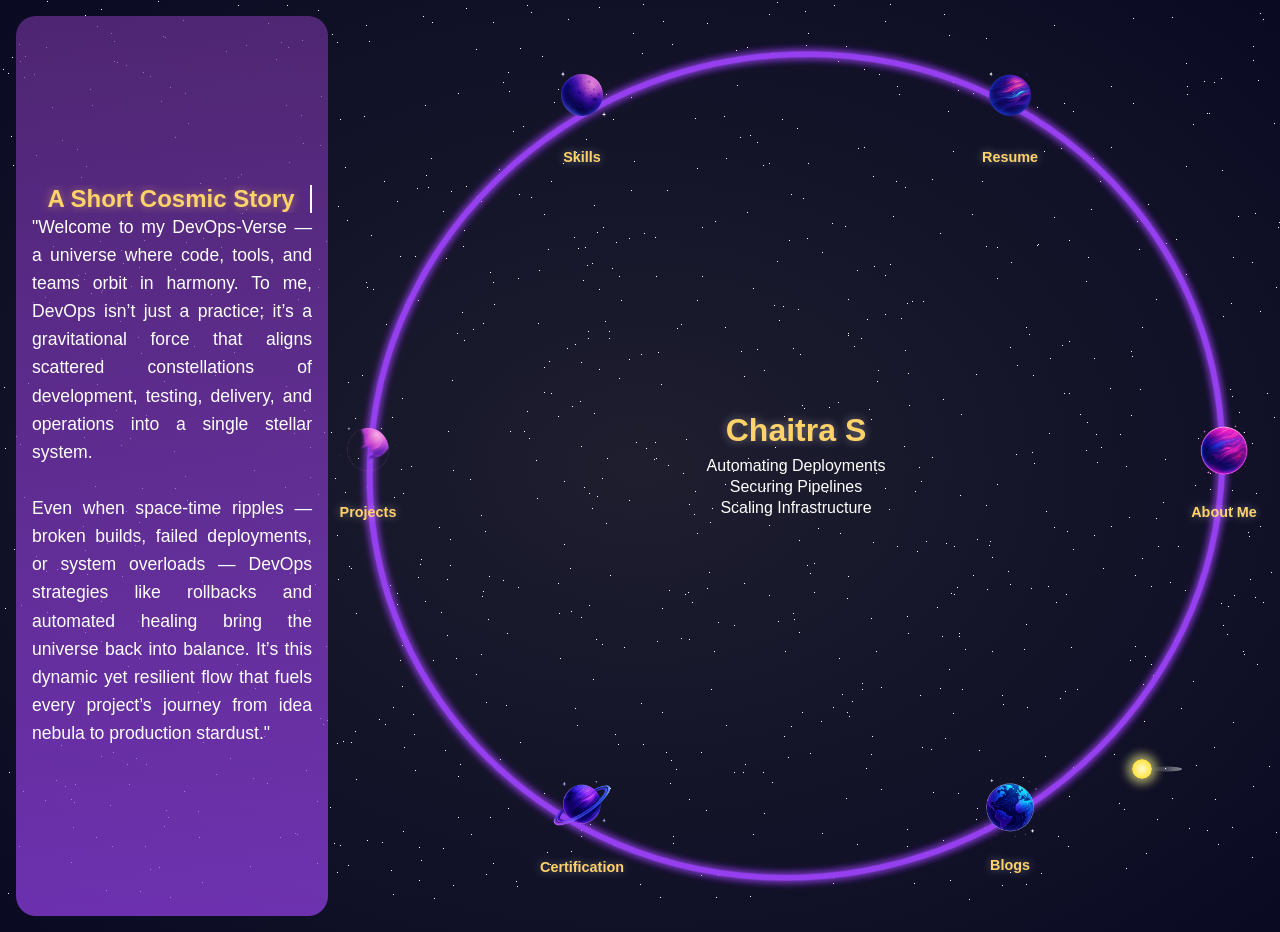
==== index.html @ 7b637f2b "SrinivasaK-DevOps-Lab" ====
<!DOCTYPE html>
<html lang="en">
<head>
  <meta charset="UTF-8">
  <meta name="viewport" content="width=device-width, initial-scale=1.0">
  <title>Chai DevOps Lab</title>
  <link rel="stylesheet" href="css/style-1.css">
</head>
<body>
  <div class="container">
    <div class="left-block">
        <!-- <svg class="stars-bg" viewBox="0 0 800 600" preserveAspectRatio="xMidYMid slice">
          <circle class="star" cx="100" cy="150" r="1.5"/>
          <circle class="star" cx="200" cy="300" r="1.2"/>
          <circle class="star" cx="400" cy="120" r="1.7"/>
          <circle class="star" cx="600" cy="400" r="1.3"/>
          <circle class="star" cx="720" cy="100" r="1.6"/>
          <circle class="star" cx="50" cy="500" r="1.4"/>
          <circle class="star" cx="320" cy="350" r="1.5"/>
          <circle class="star" cx="700" cy="250" r="1.1"/>
          <circle class="star" cx="250" cy="520" r="1.8"/>
        </svg> -->
      <div class="subtitle">A Short Cosmic Story</div>

      <p class="left-quote">
        "Welcome to my DevOps-Verse — a universe where code, tools, and teams orbit in harmony. To me, DevOps isn’t just a practice; it’s a gravitational force that aligns scattered constellations of development, testing, delivery, and operations into a single stellar system.
        <br><br>
        Even when space-time ripples — broken builds, failed deployments, or system overloads — DevOps strategies like rollbacks and automated healing bring the universe back into balance. It’s this dynamic yet resilient flow that fuels every project’s journey from idea nebula to production stardust."
      </p>
    </div>

    <div class="orbit-wrapper">
      <div class="orbit-center">
        <h1>Chaitra S</h1>
        <p>Automating Deployments</p>
        <p>Securing Pipelines</p>
        <p>Scaling Infrastructure</p>
      </div>

    <svg id="orbit" class="orbit-path" preserveAspectRatio="none">
      <defs>
    <filter id="glow">
      <feGaussianBlur stdDeviation="4" result="blur" />
      <feMerge>
        <feMergeNode in="blur" />
        <feMergeNode in="blur" />
        <feMergeNode in="SourceGraphic" />
      </feMerge>
    </filter>
  </defs>
      <g>
        <ellipse id="orbit-ellipse" cx="50%" cy="50%" rx="0" ry="0" stroke="#a044ffcc" stroke-width="6 " fill="none" filter="url(#glow)" />
      </g>
    </svg>

<script>
  function resizeEllipse() {
    const orbitSVG = document.getElementById("orbit");
    const ellipse = document.getElementById("orbit-ellipse");
    const wrapper = document.querySelector(".orbit-wrapper");

    const width = wrapper.clientWidth;
    const height = wrapper.clientHeight;

    // Set SVG canvas size
    orbitSVG.setAttribute("width", width);
    orbitSVG.setAttribute("height", height);
    orbitSVG.setAttribute("viewBox", `0 0 ${width} ${height}`);

    // Ellipse radii with padding
    const paddingX = 40;
    const paddingY = 40;
    const rx = (width / 2) - paddingX;
    const ry = (height / 2) - paddingY;

    ellipse.setAttribute("cx", width / 2);
    ellipse.setAttribute("cy", height / 2);
    ellipse.setAttribute("rx", rx);
    ellipse.setAttribute("ry", ry);

    // Rotate around center
    const centerX = width / 2;
    const centerY = height / 2;
    const group = ellipse.parentNode;
    group.setAttribute("transform", `rotate(-18 ${centerX} ${centerY})`);
  }

  window.addEventListener("load", resizeEllipse);
  window.addEventListener("resize", resizeEllipse);
</script>

      <div class="orbiting-body" id="orbiting-moon"></div>
      <div class="planet-container">
        <div class="planet-link"><a href="pages/about-me.html"><img src="assets/img/planets/mars-1.png" alt="About Me"></a><span>About Me</span></div>
        <div class="planet-link"><img src="assets/img/planets/earth-1.png" alt="Resume"><span>Blogs</span></div>
        <div class="planet-link"><a href="pages/certificates.html"><img src="assets/img/planets/saturn-1.png" alt="Skills"></a><span>Certification</span></div>
        <div class="planet-link"><a href="pages/projects.html"><img src="assets/img/planets/venus-1.png" alt="Projects"></a><span>Projects</span></div>
        <div class="planet-link"><a href="pages/skills.html"><img src="assets/img/planets/mercury-1.png" alt="Certifications"></a><span>Skills</span></div>
        <div class="planet-link"><a href="assets/resume/Chaitra-S-2025.pdf"><img src="assets/img/planets/jupiter-1.png" alt="Blogs"></a><span>Resume</span></div>
      </div>
    </div>
  </div>


  <script src="js/orbit.js"></script>
  <script src="js/moon.js"></script>
  <script src="js/stars-body.js"></script>
</body>
</html>
---- css/style-1.css ----
/* Reset and Base Styling */
* {
  box-sizing: border-box;
  margin: 0;
  padding: 0;
}
body {
  font-family: 'Segoe UI', sans-serif;
  background: radial-gradient(ellipse at center, #1e1e2f 0%, #0a0a23 100%);
  color: white;
  overflow-x: hidden;
  min-height: 100vh;
  padding: 1rem;
}

/* Flex Container */
.container {
  display: flex;
  flex-direction: row;
  width: 100%;
  height: 100vh;
}
/* =============================================================
Entire body background styling
============================================================= */
.star {
    position: absolute;
    background-color: white;
    border-radius: 50%;
    z-index: -1;
}

@keyframes orbit {
    to {
        transform: rotate(360deg);
    }
}

/*=============================================================
Left Block Styling 
=============================================================*/

.left-block {
  position: relative;
  flex: 0 0 25%;
  display: flex;
  flex-direction: column;
  justify-content: center;
  min-height: 300px;
  padding: 2rem 1rem;
  border-radius: 20px;
  /* Updated background for animation */
  background: linear-gradient(180deg, rgba(106, 48, 147, 0.7) 0%, rgba(160, 68, 255, 0.7) 50%, rgba(106, 48, 147, 0.7) 100%);
  background-size: 100% 250%; /* Make gradient taller than the block for vertical flow */
  color: white;
  overflow-y: auto;
  /* box-shadow: 0 0 20px rgba(0, 0, 0, 0.2); /* Replaced by animation */
  z-index: 1;

  /* Apply new animations */
  animation:
    flowGradient 20s ease-in-out infinite, /* Slow flowing gradient */
    pulseGlow 3.5s ease-in-out infinite;    /* Moderate pulsating glow */
}

.left-quote {
  font-size: 1.1rem;
  line-height: 1.6;
  color: #ffffff;
  text-align: justify;
  max-width: 65ch;
  margin: 0 auto;
  position: relative; /* Ensure text is above the ::before pseudo-element if needed */
  z-index: 1; /* Ensure text is above the ::before pseudo-element */
}

.left-block::before {
  content: "";
  position: absolute;
  inset: 0; /* Cover the entire block */
  border-radius: 20px; /* Match parent's border-radius */
  background: url(../assets/img/background-images/nebula.jpg) no-repeat center/cover;
  /* opacity: 0.15; /* Replaced by animation */
  pointer-events: none;
  z-index: 0; /* Behind the content like the quote */

  /* Apply new star twinkle animation */
  animation: starTwinkle 8s ease-in-out infinite;
}

/* A short cosmic story styling */
.subtitle-wrapper {
    width: 100%;
    overflow: hidden;
    text-align: center;
    margin-bottom: 0.5rem;
    position: relative; /* Ensure text is above the ::before pseudo-element if needed */
    z-index: 1; /* Ensure text is above the ::before pseudo-element */
}
.subtitle {
  font-size: 1.5rem;
  font-weight: 600;
  color: #ffd369;
  text-align: center;
  text-shadow: 0 0 10px rgba(255, 211, 105, 0.5);
  text-transform: capitalize;
  animation: typewriter 4s steps(40, end), blink 0.5s step-end infinite alternate;
  display: inline-block;
  white-space: nowrap;
  overflow: hidden;
  border-right: 2px solid white;
  max-width: 100%;
  /* position: relative; z-index: 1; Added to parent wrapper */
}

/*==========================================================
  Animation Keyframes for Effects
============================================================*/

/* For flowing gradient background on .left-block */
@keyframes flowGradient {
  0% { background-position: 50% 0%; }
  50% { background-position: 50% 100%; }
  100% { background-position: 50% 0%; }
}

/* For pulsating glow on .left-block */
@keyframes pulseGlow {
  0% {
    box-shadow: 0 0 20px rgba(0, 0, 0, 0.2), /* Base shadow */
                0 0 15px rgba(160, 68, 255, 0.3), /* Lighter purple glow */
                0 0 25px rgba(106, 48, 147, 0.2); /* Darker purple glow */
  }
  50% {
    box-shadow: 0 0 25px rgba(0, 0, 0, 0.3), /* Base shadow slightly enhanced */
                0 0 25px rgba(160, 68, 255, 0.5), /* Lighter purple glow intensified */
                0 0 35px rgba(106, 48, 147, 0.35); /* Darker purple glow intensified */
  }
  100% {
    box-shadow: 0 0 20px rgba(0, 0, 0, 0.2),
                0 0 15px rgba(160, 68, 255, 0.3),
                0 0 25px rgba(106, 48, 147, 0.2);
  }
}

/* For star twinkle on .left-block::before */
@keyframes starTwinkle {
  0% { opacity: 0.1; }
  33% { opacity: 0.25; } /* Brighter twinkle */
  66% { opacity: 0.05; } /* Dimmer twinkle */
  100% { opacity: 0.1; }
}

/* Typewriter and Blink keyframes (already existing, ensure they are present) */
@keyframes typewriter {
  from { width: 0; }
  to { width: 100%; }
}
@keyframes blink {
  from { border-right-color: transparent; }
  to { border-right-color: white; }
}

/* ==============================================================
Right Block Styling
Orbit Area Styling 
===================================================================*/
.orbit-wrapper {
  flex: 1;
  position: relative;
  height: 100vh;
  width: 100%;
  overflow: hidden;
}

.orbit-path {
  position: absolute;
  top: 0;
  left: 0;
  height: 100%;
  width: 100%;
}
/* Chaitra S and sub content styling */
.orbit-center {
  position: absolute;
  top: 50%;
  left: 50%;
  transform: translate(-50%, -50%);
  text-align: center;
  z-index: 2;
}
.orbit-center h1 {
  font-size: 2rem;
  color: #ffd369;
  text-shadow: 0 0 10px rgba(255,255,255,0.4);
  margin-bottom: 0.5rem;
}
.orbit-center p {
  font-size: 1rem;
  margin: 0.2rem 0;
}

/* orbiting-body is the animated moon ID.*/
.orbit-path {
  width: 100%;
  height: auto;
  display: block;
}

.orbiting-body {
  width: 20px;
  height: 20px;
  background: radial-gradient(circle, #fffacd, #ffd700); /* moon-like */
  border-radius: 50%;
  position: absolute;
  z-index: 10;
  box-shadow: 0 0 10px 5px rgba(255, 255, 150, 0.6);
  transform: translate(-50%, -50%);
}
.orbiting-body::after {
  content: '';
  position: absolute;
  width: 30px;
  height: 5px;
  background: linear-gradient(to left, rgba(255,255,255,0.5), transparent);
  top: 50%;
  left: 100%;
  transform: translateY(-50%);
  border-radius: 50%;
}

/*==========================================================
Planet Styling 
============================================================*/
.planet-container {
  position: absolute;
  top: 0;
  left: 0;
  width: 100%;
  height: 100%;
  pointer-events: none;
}

.planet-link {
  position: absolute;
  display: flex;
  flex-direction: column;
  align-items: center;
  text-align: center;
  pointer-events: auto;
  gap: 0.2rem;
  transition: transform 0.3s;
}

.planet-link img {
  width: clamp(10px, 6vw, 100px);
  height: clamp(10px, 6vw, 100px);
  transition: transform 0.3s ease;
}
.planet-link img:hover {
  transform: scale(1.2);
}

.planet-link span {
  font-size: 0.9rem;
  color: #ffd369;
  margin-top: 0.5rem;
  gap: 0.2rem;
  text-shadow: 0 0 10px rgba(255,255,255,0.4);
  font-weight: bold;
  
}
.planet-link:hover {
  transform: scale(1.1);
}

/*==================================================================
 Responsive Design 
 ===================================================================*/
/* Medium devices (tablets, less than 992px) */
@media (max-width: 991.98px) {
  .left-block {
    flex: 0 0 35%; /* Give left block a bit more space on tablets */
  }
}


 /* Small devices (landscape phones, tablets in portrait, 768px and down) */
@media (max-width: 768px) {
  body {
    padding: 0.5rem; /* Reduce body padding on smaller screens */
  }
  .container {
    flex-direction: column; /* Stack left and right blocks */
    /* height: auto; Allow container to grow as needed */
  }

  .left-block {
    flex: 1 1 100%; /* Make left block take full width */
    width: 100%;
    height: auto; /* Adjust height automatically */
    min-height: auto; /* Reset min-height or set a smaller one if needed */
    padding: 1.5rem 1rem;
    margin-bottom: 1rem; /* Add space between stacked blocks */
    /* overflow-y: visible; /* Or auto, depending on desired behavior */
  }

  .left-quote {
    font-size: 1rem;
    max-width: 90%; /* Allow text to use more of the width */
  }

  .subtitle {
    font-size: 1.3rem;
    /* animation: none; /* Optionally disable typewriter on mobile if it causes issues */
    /* white-space: normal; /* Allow wrapping if text is long */
    /* border-right: none; */
    /* overflow: visible; */
  }
  /* If keeping typewriter on mobile and it might overflow, consider this: */
  .subtitle-wrapper { /* You'd need to wrap .subtitle in a div with this class */
      width: 100%;
      overflow: hidden; /* This parent div would handle the overflow for the nowrap subtitle */
      text-align: center; /* Re-center if subtitle is inline-block */
  }


  .orbit-wrapper {
    flex: 1 1 100%; /* Make orbit wrapper take full width */
    width: 100%;
    height: 60vh; /* Fixed height for orbit area on mobile, adjust as needed */
    /* Or use a fixed pixel height like 500px if vh is problematic */
    /* height: 500px; */
    min-height: 350px; /* Ensure it's not too small */
  }

  .orbit-center h1 {
    font-size: 1.6rem;
  }
  .orbit-center p {
    font-size: 0.9rem;
  }

  .planet-link img {
    width: clamp(35px, 10vw, 60px); /* Adjust planet sizes for mobile */
    height: clamp(35px, 10vw, 60px);
  }
  .planet-link span {
    font-size: 0.8rem;
  }

  .orbiting-body {
    width: 15px;
    height: 15px;
  }
  .orbiting-body::after {
    width: 20px;
    height: 3px;
  }
  .home-btn {
    padding: 0.5rem 1rem;
    font-size: 0.8rem;
  }
}

/* Extra small devices (phones, 480px and down) */
@media (max-width: 480px) {
  body {
    padding: 0.5rem 0.25rem; /* Further reduce padding */
  }
  .left-block {
    padding: 1rem 0.75rem;
  }
  .left-quote {
    font-size: 0.9rem; /* Slightly smaller text for very small screens */
  }
  .subtitle {
    font-size: 1.1rem; /* Smaller subtitle */
  }

  .orbit-wrapper {
    height: 50vh; /* Can adjust height again for smallest screens */
    /* height: 400px; */
    min-height: 300px;
  }

  .orbit-center h1 {
    font-size: 1.4rem;
  }
  .orbit-center p {
    font-size: 0.8rem;
  }

  .planet-link img {
    width: clamp(50px, 12vw, 50px); /* Further adjust planet sizes */
    height: clamp(50px, 12vw, 50px);
  }
  .planet-link span {
    font-size: 0.75rem;
  }

  .orbiting-body {
    width: 12px;
    height: 12px;
    box-shadow: 0 0 6px 3px rgba(255, 255, 150, 0.6);
  }
  .orbiting-body::after { /* Smaller tail for smaller moon */
    width: 15px;
    height: 2px;
  }
}

/* Very small devices, optional adjustments */
@media (max-width: 360px) {
    .left-quote {
        font-size: 0.85rem;
    }
    .subtitle {
        font-size: 1rem;
    }
    .orbit-center h1 {
        font-size: 1.3rem;
    }
    .orbit-center p {
        font-size: 0.75rem;
    }
    .planet-link span {
      font-size: 0.7rem;
    }
}
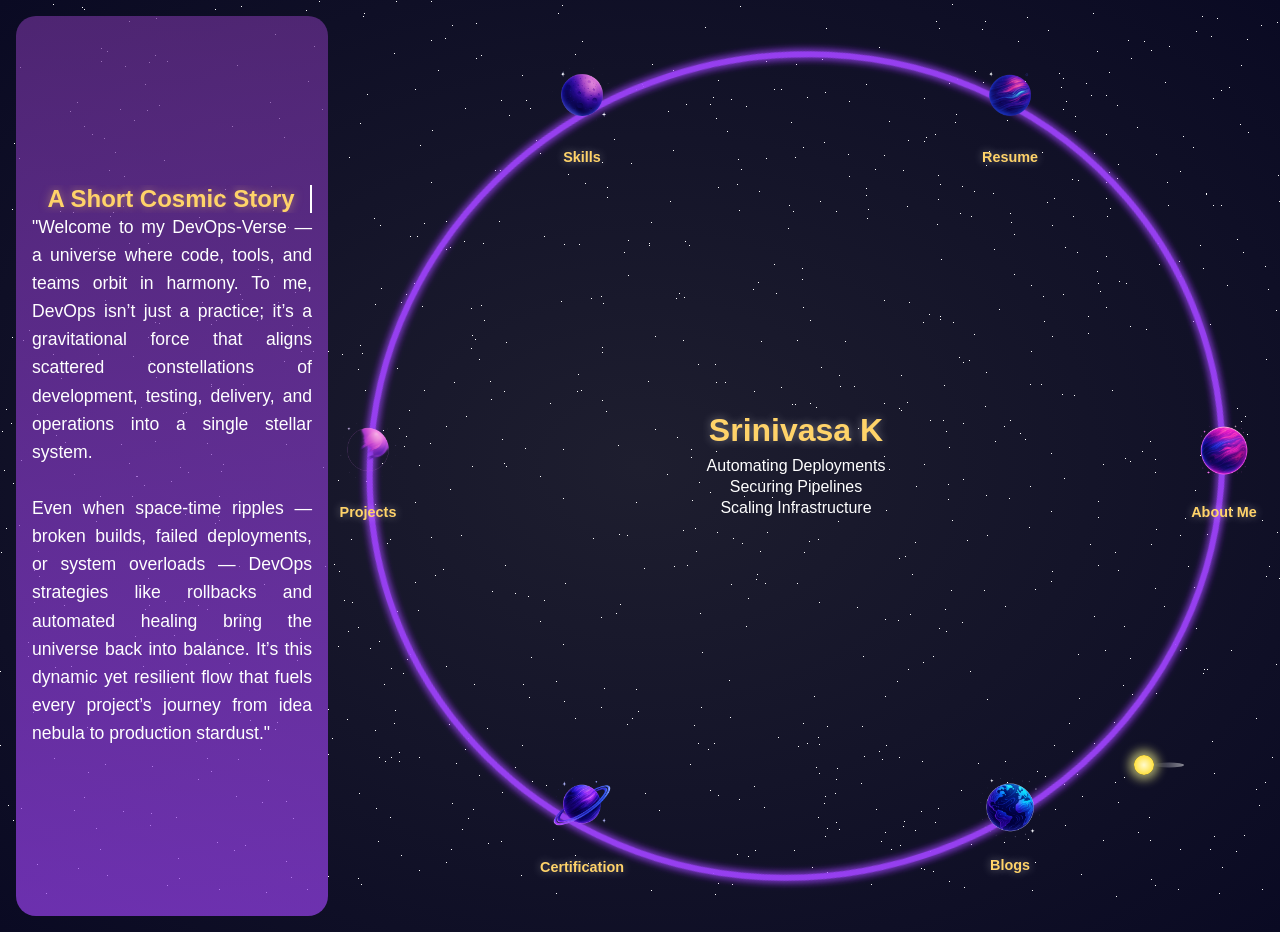
==== commit a98566d0: "Update index.html" ====
--- a/index.html
+++ b/index.html
@@ -3,7 +3,7 @@
 <head>
   <meta charset="UTF-8">
   <meta name="viewport" content="width=device-width, initial-scale=1.0">
-  <title>Chai DevOps Lab</title>
+  <title>Srinivasa K DevOps Lab</title>
   <link rel="stylesheet" href="css/style-1.css">
 </head>
 <body>
@@ -31,7 +31,7 @@
 
     <div class="orbit-wrapper">
       <div class="orbit-center">
-        <h1>Chaitra S</h1>
+        <h1>Srinivasa K</h1>
         <p>Automating Deployments</p>
         <p>Securing Pipelines</p>
         <p>Scaling Infrastructure</p>
@@ -49,7 +49,7 @@
     </filter>
   </defs>
       <g>
-        <ellipse id="orbit-ellipse" cx="50%" cy="50%" rx="0" ry="0" stroke="#a044ffcc" stroke-width="6 " fill="none" filter="url(#glow)" />
+        <ellipse id="orbit-ellipse" cx="75%" cy="75%" rx="0" ry="0" stroke="#a044ffcc" stroke-width="6 " fill="none" filter="url(#glow)" />
       </g>
     </svg>
 
